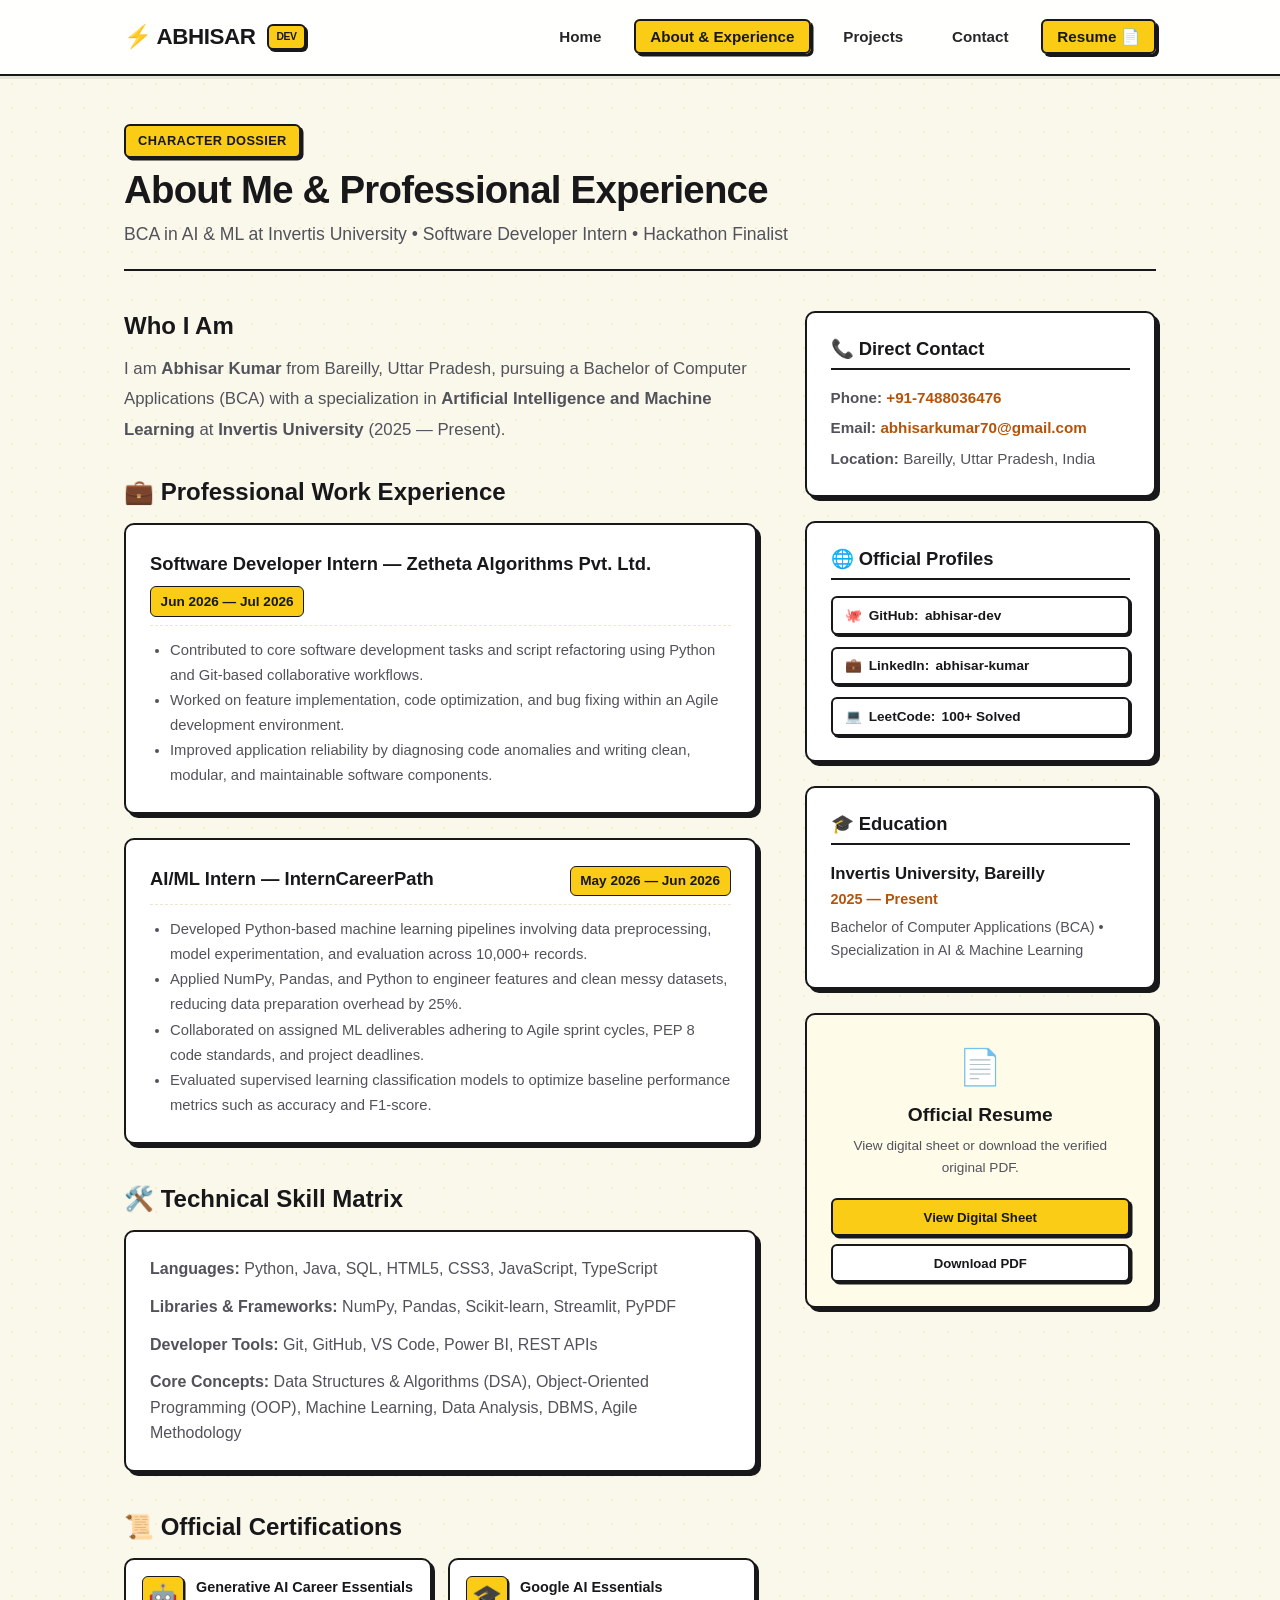
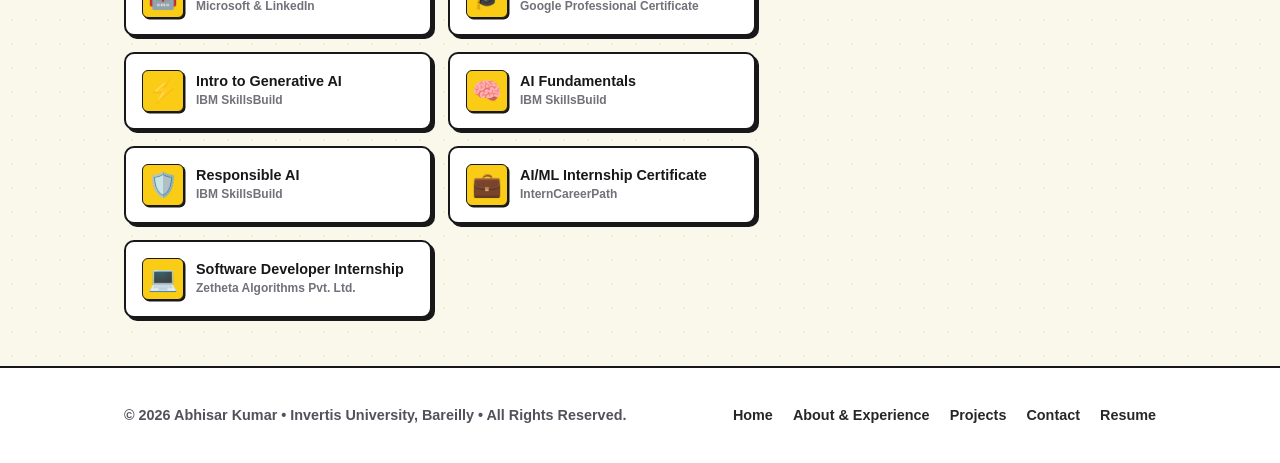
==== about.html @ a5b7eddd "feat: complete anime-yellow portfolio with custom avatar, motion, and real resume" ====
<!DOCTYPE html>
<html lang="en">
<head>
  <meta charset="UTF-8">
  <meta name="viewport" content="width=device-width, initial-scale=1.0">
  <title>About &amp; Experience | Abhisar Kumar</title>
  <link rel="stylesheet" href="style.css">
  <script src="avatar-sync.js"></script>
  <script src="motion.js"></script>
</head>
<body>

  <!-- Site Navigation -->
  <header class="site-header">
    <div class="container navbar">
      <a href="index.html" class="brand-logo">
        ⚡ ABHISAR<span class="brand-tag">DEV</span>
      </a>
      <button class="mobile-toggle" id="menuToggle" aria-label="Toggle navigation">&#9776;</button>
      <nav>
        <ul class="nav-links" id="navLinks">
          <li><a href="index.html">Home</a></li>
          <li><a href="about.html" class="active">About &amp; Experience</a></li>
          <li><a href="projects.html">Projects</a></li>
          <li><a href="contact.html">Contact</a></li>
          <li><a href="resume.html" class="nav-cta-btn">Resume 📄</a></li>
        </ul>
      </nav>
    </div>
  </header>

  <!-- Main Content -->
  <main>
    <div class="container">
      
      <header class="page-header">
        <span class="anime-tag" style="margin-bottom: 0.5rem;">CHARACTER DOSSIER</span>
        <h1 class="page-title">About Me &amp; Professional Experience</h1>
        <p class="page-subtitle">BCA in AI &amp; ML at Invertis University &bull; Software Developer Intern &bull; Hackathon Finalist</p>
      </header>

      <div class="about-layout">
        
        <!-- Left: Experience & Story -->
        <div class="about-text">
          
          <h2 style="font-size: 1.5rem; margin-bottom: 0.85rem;">Who I Am</h2>
          <p style="font-size: 1.05rem; line-height: 1.8; margin-bottom: 1.5rem;">
            I am <strong>Abhisar Kumar</strong> from Bareilly, Uttar Pradesh, pursuing a Bachelor of Computer Applications (BCA) with a specialization in <strong>Artificial Intelligence and Machine Learning</strong> at <strong>Invertis University</strong> (2025 &mdash; Present).
          </p>

          <!-- Work Experience Section -->
          <h2 style="font-size: 1.5rem; margin: 2rem 0 1rem; display: flex; align-items: center; gap: 0.5rem;">
            💼 Professional Work Experience
          </h2>
          
          <!-- Experience 1: Zetheta Algorithms -->
          <div class="exp-box reveal">
            <div class="exp-header">
              <span class="exp-title">Software Developer Intern &mdash; Zetheta Algorithms Pvt. Ltd.</span>
              <span class="exp-date">Jun 2026 &mdash; Jul 2026</span>
            </div>
            <ul class="exp-bullets">
              <li>Contributed to core software development tasks and script refactoring using Python and Git-based collaborative workflows.</li>
              <li>Worked on feature implementation, code optimization, and bug fixing within an Agile development environment.</li>
              <li>Improved application reliability by diagnosing code anomalies and writing clean, modular, and maintainable software components.</li>
            </ul>
          </div>

          <!-- Experience 2: InternCareerPath -->
          <div class="exp-box reveal">
            <div class="exp-header">
              <span class="exp-title">AI/ML Intern &mdash; InternCareerPath</span>
              <span class="exp-date">May 2026 &mdash; Jun 2026</span>
            </div>
            <ul class="exp-bullets">
              <li>Developed Python-based machine learning pipelines involving data preprocessing, model experimentation, and evaluation across 10,000+ records.</li>
              <li>Applied NumPy, Pandas, and Python to engineer features and clean messy datasets, reducing data preparation overhead by 25%.</li>
              <li>Collaborated on assigned ML deliverables adhering to Agile sprint cycles, PEP 8 code standards, and project deadlines.</li>
              <li>Evaluated supervised learning classification models to optimize baseline performance metrics such as accuracy and F1-score.</li>
            </ul>
          </div>

          <!-- Technical Skills Breakdown -->
          <h2 style="font-size: 1.5rem; margin: 2.5rem 0 1rem;">
            🛠️ Technical Skill Matrix
          </h2>
          <div style="background: #ffffff; border: 2.5px solid var(--border-ink); border-radius: var(--radius-md); padding: 1.5rem; box-shadow: var(--shadow-pop); margin-bottom: 2rem;">
            <p style="margin-bottom: 0.75rem;"><strong>Languages:</strong> Python, Java, SQL, HTML5, CSS3, JavaScript, TypeScript</p>
            <p style="margin-bottom: 0.75rem;"><strong>Libraries &amp; Frameworks:</strong> NumPy, Pandas, Scikit-learn, Streamlit, PyPDF</p>
            <p style="margin-bottom: 0.75rem;"><strong>Developer Tools:</strong> Git, GitHub, VS Code, Power BI, REST APIs</p>
            <p style="margin-bottom: 0;"><strong>Core Concepts:</strong> Data Structures &amp; Algorithms (DSA), Object-Oriented Programming (OOP), Machine Learning, Data Analysis, DBMS, Agile Methodology</p>
          </div>

          <!-- Certifications Grid -->
          <h2 style="font-size: 1.5rem; margin: 2.5rem 0 0.5rem;">
            📜 Official Certifications
          </h2>
          <div class="cert-grid">
            <div class="cert-badge-card reveal">
              <div class="cert-icon">🤖</div>
              <div>
                <div class="cert-name">Generative AI Career Essentials</div>
                <div class="cert-issuer">Microsoft &amp; LinkedIn</div>
              </div>
            </div>

            <div class="cert-badge-card reveal">
              <div class="cert-icon">🎓</div>
              <div>
                <div class="cert-name">Google AI Essentials</div>
                <div class="cert-issuer">Google Professional Certificate</div>
              </div>
            </div>

            <div class="cert-badge-card reveal">
              <div class="cert-icon">⚡</div>
              <div>
                <div class="cert-name">Intro to Generative AI</div>
                <div class="cert-issuer">IBM SkillsBuild</div>
              </div>
            </div>

            <div class="cert-badge-card reveal">
              <div class="cert-icon">🧠</div>
              <div>
                <div class="cert-name">AI Fundamentals</div>
                <div class="cert-issuer">IBM SkillsBuild</div>
              </div>
            </div>

            <div class="cert-badge-card reveal">
              <div class="cert-icon">🛡️</div>
              <div>
                <div class="cert-name">Responsible AI</div>
                <div class="cert-issuer">IBM SkillsBuild</div>
              </div>
            </div>

            <div class="cert-badge-card reveal">
              <div class="cert-icon">💼</div>
              <div>
                <div class="cert-name">AI/ML Internship Certificate</div>
                <div class="cert-issuer">InternCareerPath</div>
              </div>
            </div>

            <div class="cert-badge-card reveal">
              <div class="cert-icon">💻</div>
              <div>
                <div class="cert-name">Software Developer Internship</div>
                <div class="cert-issuer">Zetheta Algorithms Pvt. Ltd.</div>
              </div>
            </div>
          </div>

        </div>

        <!-- Right: Fast Facts & Profile Links -->
        <aside class="about-sidebar">
          
          <!-- Contact Card -->
          <div class="info-card">
            <h3 class="info-card-title">📞 Direct Contact</h3>
            <p style="font-size: 0.95rem; margin-bottom: 0.4rem;"><strong>Phone:</strong> <a href="tel:+917488036476">+91-7488036476</a></p>
            <p style="font-size: 0.95rem; margin-bottom: 0.4rem;"><strong>Email:</strong> <a href="mailto:abhisarkumar70@gmail.com">abhisarkumar70@gmail.com</a></p>
            <p style="font-size: 0.95rem; margin-bottom: 0;"><strong>Location:</strong> Bareilly, Uttar Pradesh, India</p>
          </div>

          <!-- Profiles Card -->
          <div class="info-card">
            <h3 class="info-card-title">🌐 Official Profiles</h3>
            <ul style="list-style: none; display: flex; flex-direction: column; gap: 0.75rem;">
              <li>
                <a href="https://github.com/abhisar-dev" target="_blank" rel="noopener noreferrer" class="profile-pill-link" style="width: 100%;">
                  <span>🐙</span> <strong>GitHub:</strong> abhisar-dev
                </a>
              </li>
              <li>
                <a href="https://www.linkedin.com/in/abhisar-kumar-89a2872a0" target="_blank" rel="noopener noreferrer" class="profile-pill-link" style="width: 100%;">
                  <span>💼</span> <strong>LinkedIn:</strong> abhisar-kumar
                </a>
              </li>
              <li>
                <a href="https://leetcode.com/u/abhisar-dev/" target="_blank" rel="noopener noreferrer" class="profile-pill-link" style="width: 100%;">
                  <span>💻</span> <strong>LeetCode:</strong> 100+ Solved
                </a>
              </li>
            </ul>
          </div>

          <!-- Education Card -->
          <div class="info-card">
            <h3 class="info-card-title">🎓 Education</h3>
            <div style="font-weight: 800; font-size: 1.05rem;">Invertis University, Bareilly</div>
            <div style="color: var(--primary-deep); font-weight: 700; font-size: 0.9rem; margin-bottom: 0.35rem;">2025 &mdash; Present</div>
            <p style="font-size: 0.9rem; margin-bottom: 0;">Bachelor of Computer Applications (BCA) &bull; Specialization in AI &amp; Machine Learning</p>
          </div>

          <!-- Resume Card -->
          <div class="info-card" style="text-align: center; background: var(--bg-surface-warm);">
            <div style="font-size: 2.2rem; margin-bottom: 0.5rem;">📄</div>
            <h3 style="font-size: 1.2rem; margin-bottom: 0.5rem;">Official Resume</h3>
            <p style="font-size: 0.85rem; margin-bottom: 1.25rem;">View digital sheet or download the verified original PDF.</p>
            <a href="resume.html" class="btn btn-primary btn-sm" style="width: 100%; margin-bottom: 0.5rem;">View Digital Sheet</a>
            <a href="resume.pdf" download="Abhisar_Kumar_Resume.pdf" class="btn btn-secondary btn-sm" style="width: 100%;">Download PDF</a>
          </div>

        </aside>

      </div>

    </div>
  </main>

  <!-- Site Footer -->
  <footer class="site-footer">
    <div class="container footer-content">
      <p>&copy; 2026 Abhisar Kumar &bull; Invertis University, Bareilly &bull; All Rights Reserved.</p>
      <ul class="footer-links">
        <li><a href="index.html">Home</a></li>
        <li><a href="about.html">About &amp; Experience</a></li>
        <li><a href="projects.html">Projects</a></li>
        <li><a href="contact.html">Contact</a></li>
        <li><a href="resume.html">Resume</a></li>
      </ul>
    </div>
  </footer>

  <script>
    const menuToggle = document.getElementById('menuToggle');
    const navLinks = document.getElementById('navLinks');
    if (menuToggle && navLinks) {
      menuToggle.addEventListener('click', () => {
        navLinks.classList.toggle('nav-open');
      });
    }
  </script>

</body>
</html>
---- style.css ----
﻿/* 
 * Abhisar Kumar Portfolio — Anime Yellow Aesthetics (Neo-Manga Modern Light Theme)
 * Vibrant Yellow, Manga Ink Lines, Dynamic Slanted Badges, and Golden Glow
 */

:root {
  --primary: #f59e0b;
  --primary-dark: #d97706;
  --primary-deep: #b45309;
  --primary-light: #fef08a;
  --primary-bright: #facc15;
  --primary-glow: rgba(245, 158, 11, 0.4);

  --ink-black: #18181b;
  --ink-dark: #27272a;
  --ink-muted: #52525b;
  --ink-light: #71717a;

  --bg-page: #faf7eb;
  --bg-surface: #ffffff;
  --bg-surface-warm: #fefce8;
  --bg-card: #ffffff;
  --bg-banner: #fffbeb;

  --border-ink: #18181b;
  --border-light: #fde047;
  --border-subtle: #f0e6cc;

  --shadow-pop: 4px 4px 0px var(--border-ink);
  --shadow-pop-lg: 6px 6px 0px var(--border-ink);
  --shadow-pop-hover: 7px 7px 0px var(--border-ink);
  --shadow-glow: 0 0 20px rgba(234, 179, 8, 0.35);

  --radius-sm: 6px;
  --radius-md: 10px;
  --radius-lg: 16px;
  --radius-full: 9999px;

  --font-main: "Plus Jakarta Sans", -apple-system, BlinkMacSystemFont, "Segoe UI", Roboto, "Helvetica Neue", sans-serif;
  --font-mono: "JetBrains Mono", Consolas, Monaco, monospace;
}

* {
  margin: 0;
  padding: 0;
  box-sizing: border-box;
}

html {
  scroll-behavior: smooth;
}

body {
  font-family: var(--font-main);
  background-color: var(--bg-page);
  color: var(--ink-black);
  line-height: 1.6;
  min-height: 100vh;
  display: flex;
  flex-direction: column;
  background-image: radial-gradient(rgba(234, 179, 8, 0.15) 1px, transparent 1px);
  background-size: 24px 24px;
}

h1, h2, h3, h4 {
  color: var(--ink-black);
  font-weight: 800;
  line-height: 1.25;
}

p {
  color: var(--ink-muted);
}

a {
  color: var(--primary-deep);
  text-decoration: none;
  font-weight: 600;
  transition: all 0.2s ease;
}

a:hover {
  color: var(--primary-dark);
}

.container {
  width: 100%;
  max-width: 1080px;
  margin: 0 auto;
  padding: 0 1.5rem;
}

/* Header & Nav */
.site-header {
  background-color: rgba(255, 255, 255, 0.95);
  backdrop-filter: blur(10px);
  border-bottom: 2.5px solid var(--border-ink);
  position: sticky;
  top: 0;
  z-index: 100;
  box-shadow: 0 3px 0px rgba(24, 24, 27, 0.08);
}

.navbar {
  display: flex;
  justify-content: space-between;
  align-items: center;
  height: 74px;
}

.brand-logo {
  font-size: 1.4rem;
  font-weight: 900;
  color: var(--ink-black);
  display: flex;
  align-items: center;
  gap: 0.35rem;
  letter-spacing: -0.02em;
}

.brand-tag {
  background: var(--primary-bright);
  color: var(--ink-black);
  border: 2px solid var(--border-ink);
  font-size: 0.65rem;
  font-weight: 800;
  padding: 0.15rem 0.45rem;
  border-radius: var(--radius-sm);
  margin-left: 0.4rem;
  box-shadow: 2px 2px 0px var(--border-ink);
  text-transform: uppercase;
}

.nav-links {
  display: flex;
  list-style: none;
  gap: 1rem;
  align-items: center;
}

.nav-links a {
  font-weight: 700;
  font-size: 0.95rem;
  color: var(--ink-dark);
  padding: 0.45rem 0.9rem;
  border-radius: var(--radius-sm);
  border: 2px solid transparent;
  transition: all 0.15s ease;
}

.nav-links a:hover {
  background-color: var(--primary-light);
  border-color: var(--border-ink);
  box-shadow: 2px 2px 0px var(--border-ink);
  transform: translate(-1px, -1px);
}

.nav-links a.active {
  background-color: var(--primary-bright);
  color: var(--ink-black);
  border: 2px solid var(--border-ink);
  box-shadow: 2.5px 2.5px 0px var(--border-ink);
}

.nav-cta-btn {
  background-color: var(--primary-bright) !important;
  color: var(--ink-black) !important;
  border: 2px solid var(--border-ink) !important;
  box-shadow: 3px 3px 0px var(--border-ink) !important;
}

.nav-cta-btn:hover {
  background-color: var(--primary) !important;
  box-shadow: 4px 4px 0px var(--border-ink) !important;
}

.mobile-toggle {
  display: none;
  background: var(--primary-bright);
  border: 2px solid var(--border-ink);
  box-shadow: 2px 2px 0px var(--border-ink);
  border-radius: var(--radius-sm);
  padding: 0.4rem 0.65rem;
  font-size: 1.25rem;
  cursor: pointer;
}

main {
  flex: 1;
  padding: 3rem 0;
}

/* Page Headers */
.page-header {
  margin-bottom: 2.5rem;
  border-bottom: 2.5px solid var(--border-ink);
  padding-bottom: 1.25rem;
  position: relative;
}

.page-title {
  font-size: 2.4rem;
  font-weight: 900;
  letter-spacing: -0.02em;
  margin-bottom: 0.4rem;
}

.page-subtitle {
  font-size: 1.1rem;
  color: var(--ink-muted);
  font-weight: 500;
}

/* Hero Section */
.hero {
  display: flex;
  align-items: center;
  justify-content: space-between;
  gap: 3.5rem;
  padding: 1.5rem 0 3.5rem;
}

.hero-content {
  flex: 1.2;
}

.anime-badge-row {
  display: flex;
  flex-wrap: wrap;
  gap: 0.6rem;
  margin-bottom: 1.25rem;
}

.anime-tag {
  display: inline-flex;
  align-items: center;
  gap: 0.4rem;
  background: var(--primary-bright);
  color: var(--ink-black);
  border: 2px solid var(--border-ink);
  padding: 0.3rem 0.75rem;
  border-radius: var(--radius-sm);
  font-size: 0.8rem;
  font-weight: 800;
  box-shadow: 2.5px 2.5px 0px var(--border-ink);
  text-transform: uppercase;
  letter-spacing: 0.03em;
}

.anime-tag-alt {
  background: #ffffff;
  color: var(--ink-black);
}

.hero-title {
  font-size: 3rem;
  font-weight: 900;
  margin-bottom: 1rem;
  letter-spacing: -0.03em;
  line-height: 1.15;
}

.hero-title .highlight {
  background: linear-gradient(180deg, transparent 65%, #fde047 65%);
  display: inline;
  padding: 0 0.2rem;
}

.hero-lead {
  font-size: 1.125rem;
  line-height: 1.75;
  color: var(--ink-muted);
  margin-bottom: 2rem;
  font-weight: 500;
}

.hero-cta {
  display: flex;
  gap: 1rem;
  flex-wrap: wrap;
  margin-bottom: 2rem;
}

/* Interactive Profile Avatar with Photo Edit Option */
.hero-image-wrapper {
  flex: 0.85;
  display: flex;
  flex-direction: column;
  align-items: center;
  justify-content: center;
}

.anime-avatar-frame {
  position: relative;
  width: 270px;
  height: 270px;
  border-radius: 50%;
  border: 4px solid var(--border-ink);
  box-shadow: var(--shadow-pop-lg), 0 0 25px rgba(245, 158, 11, 0.4);
  background-color: var(--primary-bright);
  overflow: visible;
  transition: all 0.3s ease;
}

.anime-avatar-frame:hover {
  transform: translate(-2px, -2px);
  box-shadow: var(--shadow-pop-hover), 0 0 35px rgba(245, 158, 11, 0.6);
}

.profile-img {
  width: 100%;
  height: 100%;
  object-fit: cover;
  border-radius: 50%;
  display: block;
}

/* Photo Edit Button Trigger */
.avatar-edit-trigger {
  position: absolute;
  bottom: 8px;
  right: 8px;
  background: var(--ink-black);
  color: #ffffff;
  border: 2px solid var(--primary-bright);
  border-radius: var(--radius-full);
  padding: 0.45rem 0.85rem;
  font-size: 0.75rem;
  font-weight: 800;
  cursor: pointer;
  display: flex;
  align-items: center;
  gap: 0.35rem;
  box-shadow: 2px 2px 0px var(--border-ink);
  transition: all 0.2s ease;
  z-index: 10;
}

.avatar-edit-trigger:hover {
  background: var(--primary-bright);
  color: var(--ink-black);
  border-color: var(--border-ink);
  transform: scale(1.05);
}

.avatar-rank-pill {
  position: absolute;
  top: 6px;
  left: 6px;
  background: var(--primary-bright);
  color: var(--ink-black);
  border: 2px solid var(--border-ink);
  border-radius: var(--radius-sm);
  padding: 0.25rem 0.6rem;
  font-size: 0.75rem;
  font-weight: 900;
  box-shadow: 2px 2px 0px var(--border-ink);
  z-index: 10;
}

.avatar-caption {
  margin-top: 1rem;
  font-size: 0.85rem;
  font-weight: 700;
  color: var(--ink-light);
  text-align: center;
}

/* Buttons */
.btn {
  display: inline-flex;
  align-items: center;
  justify-content: center;
  padding: 0.75rem 1.4rem;
  border-radius: var(--radius-sm);
  font-size: 0.95rem;
  font-weight: 800;
  cursor: pointer;
  transition: all 0.15s ease;
  border: 2.5px solid var(--border-ink);
  gap: 0.5rem;
  text-decoration: none;
  box-shadow: var(--shadow-pop);
}

.btn:hover {
  transform: translate(-2px, -2px);
  box-shadow: var(--shadow-pop-hover);
}

.btn-primary {
  background-color: var(--primary-bright);
  color: var(--ink-black);
}

.btn-primary:hover {
  background-color: var(--primary);
  color: var(--ink-black);
}

.btn-secondary {
  background-color: #ffffff;
  color: var(--ink-black);
}

.btn-secondary:hover {
  background-color: var(--primary-light);
  color: var(--ink-black);
}

.btn-sm {
  padding: 0.4rem 0.85rem;
  font-size: 0.825rem;
  box-shadow: 2.5px 2.5px 0px var(--border-ink);
}

.btn-sm:hover {
  box-shadow: 3.5px 3.5px 0px var(--border-ink);
}

/* Quick Profiles Row */
.social-pills-row {
  display: flex;
  align-items: center;
  gap: 0.6rem;
  flex-wrap: wrap;
}

.profile-pill-link {
  display: inline-flex;
  align-items: center;
  gap: 0.4rem;
  background-color: #ffffff;
  color: var(--ink-black);
  border: 2px solid var(--border-ink);
  padding: 0.4rem 0.8rem;
  border-radius: var(--radius-sm);
  font-size: 0.85rem;
  font-weight: 700;
  box-shadow: 2px 2px 0px var(--border-ink);
  transition: all 0.15s ease;
}

.profile-pill-link:hover {
  background-color: var(--primary-light);
  color: var(--ink-black);
  transform: translate(-1px, -1px);
  box-shadow: 3px 3px 0px var(--border-ink);
}

/* 🌟 DECORATED ACHIEVEMENTS & HONOURS HALL (ANIME STYLE) */
.achievements-hall {
  margin: 3.5rem 0;
}

.hall-header {
  display: flex;
  justify-content: space-between;
  align-items: flex-end;
  margin-bottom: 1.5rem;
  border-bottom: 2.5px solid var(--border-ink);
  padding-bottom: 0.75rem;
}

.hall-title {
  font-size: 1.8rem;
  font-weight: 900;
  display: flex;
  align-items: center;
  gap: 0.6rem;
}

.achievements-grid {
  display: grid;
  grid-template-columns: repeat(auto-fit, minmax(320px, 1fr));
  gap: 1.5rem;
}

.trophy-card {
  background: #ffffff;
  border: 2.5px solid var(--border-ink);
  border-radius: var(--radius-md);
  padding: 1.75rem;
  box-shadow: var(--shadow-pop);
  position: relative;
  overflow: hidden;
  transition: all 0.2s ease;
}

.trophy-card:hover {
  transform: translate(-3px, -3px);
  box-shadow: var(--shadow-pop-hover), 0 0 25px rgba(245, 158, 11, 0.3);
}

.trophy-card.rank-s {
  border-color: var(--border-ink);
  background: linear-gradient(180deg, #ffffff 0%, #fffdf0 100%);
}

.trophy-card.rank-s::before {
  content: "";
  position: absolute;
  top: 0;
  left: 0;
  right: 0;
  height: 6px;
  background: linear-gradient(90deg, #facc15, #f59e0b, #ef4444);
}

.rank-banner {
  display: inline-flex;
  align-items: center;
  gap: 0.35rem;
  background: var(--primary-bright);
  color: var(--ink-black);
  border: 1.5px solid var(--border-ink);
  font-size: 0.725rem;
  font-weight: 900;
  padding: 0.25rem 0.6rem;
  border-radius: var(--radius-sm);
  box-shadow: 2px 2px 0px var(--border-ink);
  text-transform: uppercase;
  letter-spacing: 0.04em;
  margin-bottom: 0.85rem;
}

.trophy-title {
  font-size: 1.25rem;
  font-weight: 800;
  margin-bottom: 0.4rem;
}

.trophy-meta {
  font-size: 0.9rem;
  color: var(--primary-deep);
  font-weight: 700;
  margin-bottom: 0.85rem;
  display: flex;
  align-items: center;
  gap: 0.35rem;
}

.trophy-desc {
  font-size: 0.925rem;
  color: var(--ink-muted);
  line-height: 1.65;
}

/* Stats / Power Meter Banner */
.stats-banner {
  background-color: #ffffff;
  border: 2.5px solid var(--border-ink);
  border-radius: var(--radius-md);
  padding: 1.5rem 2rem;
  display: grid;
  grid-template-columns: repeat(auto-fit, minmax(200px, 1fr));
  gap: 1.5rem;
  margin-bottom: 3.5rem;
  box-shadow: var(--shadow-pop);
}

.stat-item {
  display: flex;
  align-items: center;
  gap: 1rem;
}

.stat-icon {
  font-size: 1.6rem;
  width: 52px;
  height: 52px;
  background-color: var(--primary-bright);
  border: 2px solid var(--border-ink);
  border-radius: var(--radius-sm);
  display: flex;
  align-items: center;
  justify-content: center;
  flex-shrink: 0;
  box-shadow: 2.5px 2.5px 0px var(--border-ink);
}

.stat-number {
  font-size: 1.45rem;
  font-weight: 900;
  color: var(--ink-black);
  line-height: 1.2;
}

.stat-label {
  font-size: 0.85rem;
  color: var(--ink-muted);
  font-weight: 600;
}

/* Projects Grid */
.projects-grid {
  display: grid;
  grid-template-columns: repeat(auto-fit, minmax(310px, 1fr));
  gap: 2rem;
}

.project-card {
  background-color: #ffffff;
  border: 2.5px solid var(--border-ink);
  border-radius: var(--radius-md);
  overflow: hidden;
  box-shadow: var(--shadow-pop);
  display: flex;
  flex-direction: column;
  transition: all 0.2s ease;
}

.project-card:hover {
  transform: translate(-3px, -3px);
  box-shadow: var(--shadow-pop-hover);
}

.project-img-link {
  display: block;
  overflow: hidden;
  background-color: var(--ink-dark);
  border-bottom: 2.5px solid var(--border-ink);
}

.project-img {
  width: 100%;
  height: 200px;
  object-fit: cover;
  display: block;
  transition: transform 0.3s ease;
}

.project-card:hover .project-img {
  transform: scale(1.03);
}

.project-body {
  padding: 1.5rem;
  display: flex;
  flex-direction: column;
  flex: 1;
}

.project-title {
  font-size: 1.3rem;
  font-weight: 800;
  margin-bottom: 0.5rem;
}

.project-desc {
  font-size: 0.925rem;
  color: var(--ink-muted);
  margin-bottom: 1.25rem;
  flex: 1;
  line-height: 1.65;
}

.project-tech {
  display: flex;
  flex-wrap: wrap;
  gap: 0.4rem;
  margin-bottom: 1.25rem;
  list-style: none;
}

.project-tech li {
  font-size: 0.75rem;
  background-color: var(--primary-light);
  color: var(--ink-black);
  font-weight: 800;
  padding: 0.25rem 0.6rem;
  border-radius: var(--radius-sm);
  border: 1.5px solid var(--border-ink);
  box-shadow: 1.5px 1.5px 0px var(--border-ink);
}

.project-actions {
  display: flex;
  gap: 0.75rem;
  align-items: center;
}

/* Experience Cards in About */
.about-layout {
  display: grid;
  grid-template-columns: 1.8fr 1fr;
  gap: 3rem;
  align-items: start;
}

.exp-box {
  background: #ffffff;
  border: 2.5px solid var(--border-ink);
  border-radius: var(--radius-md);
  padding: 1.5rem;
  margin-bottom: 1.5rem;
  box-shadow: var(--shadow-pop);
}

.exp-header {
  display: flex;
  justify-content: space-between;
  align-items: baseline;
  flex-wrap: wrap;
  gap: 0.5rem;
  border-bottom: 1.5px dashed var(--border-subtle);
  padding-bottom: 0.5rem;
  margin-bottom: 0.75rem;
}

.exp-title {
  font-size: 1.15rem;
  font-weight: 800;
  color: var(--ink-black);
}

.exp-date {
  font-size: 0.85rem;
  font-weight: 800;
  background: var(--primary-bright);
  padding: 0.2rem 0.6rem;
  border-radius: var(--radius-sm);
  border: 1.5px solid var(--border-ink);
}

.exp-bullets {
  margin-left: 1.25rem;
  font-size: 0.925rem;
  color: var(--ink-muted);
  line-height: 1.7;
}

/* Certifications Anime Grid */
.cert-grid {
  display: grid;
  grid-template-columns: repeat(auto-fit, minmax(260px, 1fr));
  gap: 1rem;
  list-style: none;
  margin-top: 1rem;
}

.cert-badge-card {
  background: #ffffff;
  border: 2px solid var(--border-ink);
  border-radius: var(--radius-md);
  padding: 1rem;
  box-shadow: 3px 3px 0px var(--border-ink);
  display: flex;
  gap: 0.75rem;
  align-items: center;
  transition: all 0.15s ease;
}

.cert-badge-card:hover {
  transform: translate(-2px, -2px);
  box-shadow: 4px 4px 0px var(--border-ink);
  background-color: var(--bg-surface-warm);
}

.cert-icon {
  font-size: 1.5rem;
  background: var(--primary-bright);
  border: 1.5px solid var(--border-ink);
  border-radius: var(--radius-sm);
  width: 42px;
  height: 42px;
  display: flex;
  align-items: center;
  justify-content: center;
  flex-shrink: 0;
  box-shadow: 1.5px 1.5px 0px var(--border-ink);
}

.cert-name {
  font-size: 0.9rem;
  font-weight: 800;
  color: var(--ink-black);
  line-height: 1.3;
}

.cert-issuer {
  font-size: 0.75rem;
  color: var(--ink-light);
  font-weight: 600;
}

/* Sidebar Info Card */
.info-card {
  background-color: #ffffff;
  border: 2.5px solid var(--border-ink);
  border-radius: var(--radius-md);
  padding: 1.5rem;
  box-shadow: var(--shadow-pop);
  margin-bottom: 1.5rem;
}

.info-card-title {
  font-size: 1.15rem;
  font-weight: 800;
  margin-bottom: 1rem;
  padding-bottom: 0.5rem;
  border-bottom: 2px solid var(--border-ink);
}

/* Callout Note Box */
.note-box {
  background-color: var(--primary-light);
  border: 2.5px solid var(--border-ink);
  padding: 1.25rem;
  border-radius: var(--radius-md);
  box-shadow: var(--shadow-pop);
  margin: 1.75rem 0;
}

.note-box p {
  color: var(--ink-black);
  font-weight: 600;
  font-size: 0.95rem;
  margin-bottom: 0;
}

/* Contact Layout */
.contact-layout {
  display: grid;
  grid-template-columns: 1.4fr 1fr;
  gap: 3rem;
}

.contact-form-card {
  background-color: #ffffff;
  border: 2.5px solid var(--border-ink);
  border-radius: var(--radius-md);
  padding: 2.25rem;
  box-shadow: var(--shadow-pop);
}

.form-group {
  margin-bottom: 1.25rem;
}

.form-label {
  display: block;
  font-size: 0.9rem;
  font-weight: 800;
  margin-bottom: 0.4rem;
  color: var(--ink-black);
}

.form-control {
  width: 100%;
  padding: 0.8rem 1rem;
  border: 2px solid var(--border-ink);
  border-radius: var(--radius-sm);
  font-family: inherit;
  font-size: 0.95rem;
  font-weight: 500;
  background-color: #ffffff;
  color: var(--ink-black);
  transition: all 0.2s ease;
}

.form-control:focus {
  outline: none;
  background-color: var(--bg-surface-warm);
  box-shadow: 3px 3px 0px var(--border-ink);
}

textarea.form-control {
  resize: vertical;
  min-height: 130px;
}

.form-feedback {
  display: none;
  margin-top: 1rem;
  padding: 0.75rem;
  border-radius: var(--radius-sm);
  font-size: 0.9rem;
  font-weight: 700;
  background-color: #ecfdf5;
  color: #065f46;
  border: 2px solid var(--border-ink);
  box-shadow: 2px 2px 0px var(--border-ink);
}

.contact-info-list {
  list-style: none;
  display: flex;
  flex-direction: column;
  gap: 1.25rem;
}

.contact-info-item {
  display: flex;
  gap: 1rem;
  align-items: flex-start;
}

.contact-icon {
  font-size: 1.25rem;
  width: 44px;
  height: 44px;
  background-color: var(--primary-bright);
  color: var(--ink-black);
  border: 2px solid var(--border-ink);
  border-radius: var(--radius-sm);
  display: flex;
  align-items: center;
  justify-content: center;
  flex-shrink: 0;
  box-shadow: 2px 2px 0px var(--border-ink);
}

.contact-info-label {
  font-size: 0.8rem;
  text-transform: uppercase;
  color: var(--ink-light);
  font-weight: 800;
  letter-spacing: 0.05em;
}

.contact-info-val {
  font-size: 1rem;
  color: var(--ink-black);
  font-weight: 700;
}

/* Footer */
.site-footer {
  background-color: #ffffff;
  border-top: 2.5px solid var(--border-ink);
  padding: 2.25rem 0;
  margin-top: auto;
}

.footer-content {
  display: flex;
  justify-content: space-between;
  align-items: center;
  font-size: 0.9rem;
  font-weight: 700;
  color: var(--ink-muted);
}

.footer-links {
  display: flex;
  gap: 1.25rem;
  list-style: none;
}

.footer-links a {
  color: var(--ink-dark);
}

.footer-links a:hover {
  color: var(--primary-deep);
}

/* Modal for Photo Upload */
.avatar-modal-overlay {
  display: none;
  position: fixed;
  inset: 0;
  background: rgba(0, 0, 0, 0.6);
  backdrop-filter: blur(4px);
  z-index: 999;
  align-items: center;
  justify-content: center;
}

.avatar-modal {
  background: #ffffff;
  border: 3px solid var(--border-ink);
  border-radius: var(--radius-md);
  padding: 2rem;
  width: 90%;
  max-width: 450px;
  box-shadow: 8px 8px 0px var(--border-ink);
  text-align: center;
}

.avatar-modal h3 {
  font-size: 1.35rem;
  margin-bottom: 0.5rem;
}

.avatar-modal p {
  font-size: 0.9rem;
  margin-bottom: 1.5rem;
}

/* Responsive */
@media (max-width: 860px) {
  .hero {
    flex-direction: column-reverse;
    text-align: center;
    gap: 2.5rem;
  }

  .hero-cta,
  .social-pills-row,
  .anime-badge-row {
    justify-content: center;
  }

  .anime-avatar-frame {
    width: 220px;
    height: 220px;
  }

  .hero-title {
    font-size: 2.4rem;
  }

  .about-layout,
  .contact-layout {
    grid-template-columns: 1fr;
    gap: 2.5rem;
  }
}

@media (max-width: 640px) {
  .mobile-toggle {
    display: block;
  }

  .nav-links {
    display: none;
    position: absolute;
    top: 74px;
    left: 0;
    width: 100%;
    background-color: #ffffff;
    flex-direction: column;
    padding: 1.25rem 1.5rem;
    border-bottom: 2.5px solid var(--border-ink);
    box-shadow: var(--shadow-pop);
    gap: 0.75rem;
  }

  .nav-links.nav-open {
    display: flex;
  }

  .nav-links a {
    width: 100%;
    text-align: center;
  }

  .footer-content {
    flex-direction: column;
    gap: 1rem;
    text-align: center;
  }
}

/* ============================================================
 * ANIME MOTION & INTERACTIVE ANIMATIONS
 * ============================================================ */

/* Typewriter Dynamic Heading */
.typewriter-wrapper {
  color: var(--primary-deep);
  display: inline-block;
  min-height: 1.25em;
  font-family: var(--font-mono);
  font-weight: 800;
  border-bottom: 2.5px solid var(--primary-bright);
}

.typewriter-cursor {
  display: inline-block;
  background-color: var(--border-ink);
  width: 3px;
  height: 1.1em;
  vertical-align: middle;
  margin-left: 2px;
  animation: cursorBlink 0.8s infinite;
}

@keyframes cursorBlink {
  0%, 100% { opacity: 1; }
  50% { opacity: 0; }
}

/* Floating Animation */
@keyframes floatAnim {
  0%, 100% { transform: translateY(0px) rotate(0deg); }
  50% { transform: translateY(-7px) rotate(1deg); }
}

.floating-elem {
  animation: floatAnim 4s ease-in-out infinite;
}

/* Scroll Reveal Animations (Spring / Pop-up) */
.reveal {
  opacity: 0;
  transform: translateY(40px) scale(0.96);
  transition: opacity 0.65s cubic-bezier(0.34, 1.56, 0.64, 1), transform 0.65s cubic-bezier(0.34, 1.56, 0.64, 1);
  will-change: opacity, transform;
}

.reveal-left {
  opacity: 0;
  transform: translateX(-40px) scale(0.96);
  transition: opacity 0.65s cubic-bezier(0.34, 1.56, 0.64, 1), transform 0.65s cubic-bezier(0.34, 1.56, 0.64, 1);
}

.reveal-right {
  opacity: 0;
  transform: translateX(40px) scale(0.96);
  transition: opacity 0.65s cubic-bezier(0.34, 1.56, 0.64, 1), transform 0.65s cubic-bezier(0.34, 1.56, 0.64, 1);
}

.reveal.revealed,
.reveal-left.revealed,
.reveal-right.revealed {
  opacity: 1;
  transform: translate(0, 0) scale(1);
}

/* Delay helpers for staggered card animations */
.delay-1 { transition-delay: 0.1s; }
.delay-2 { transition-delay: 0.2s; }
.delay-3 { transition-delay: 0.3s; }
.delay-4 { transition-delay: 0.4s; }

/* Anime Character HUD Bar */
.character-hud {
  background: #ffffff;
  border: 2px solid var(--border-ink);
  border-radius: var(--radius-sm);
  padding: 0.65rem 1rem;
  box-shadow: 3px 3px 0px var(--border-ink);
  margin-bottom: 1.5rem;
  display: flex;
  align-items: center;
  justify-content: space-between;
  flex-wrap: wrap;
  gap: 0.75rem;
}

.hud-info {
  display: flex;
  align-items: center;
  gap: 0.75rem;
  font-size: 0.85rem;
  font-weight: 800;
}

.hud-progress-container {
  flex: 1;
  min-width: 140px;
  max-width: 260px;
  height: 12px;
  background: var(--bg-page);
  border: 1.5px solid var(--border-ink);
  border-radius: var(--radius-full);
  overflow: hidden;
  position: relative;
}

.hud-progress-fill {
  height: 100%;
  width: 0%;
  background: linear-gradient(90deg, #facc15, #f59e0b);
  border-radius: var(--radius-full);
  transition: width 1.4s cubic-bezier(0.34, 1.56, 0.64, 1);
}

/* Pulsing Badge Glow */
@keyframes pulseBadge {
  0%, 100% { box-shadow: 2px 2px 0px var(--border-ink), 0 0 0px rgba(250, 204, 21, 0); }
  50% { box-shadow: 2px 2px 0px var(--border-ink), 0 0 14px rgba(250, 204, 21, 0.8); }
}

.pulse-badge {
  animation: pulseBadge 2.5s infinite ease-in-out;
}
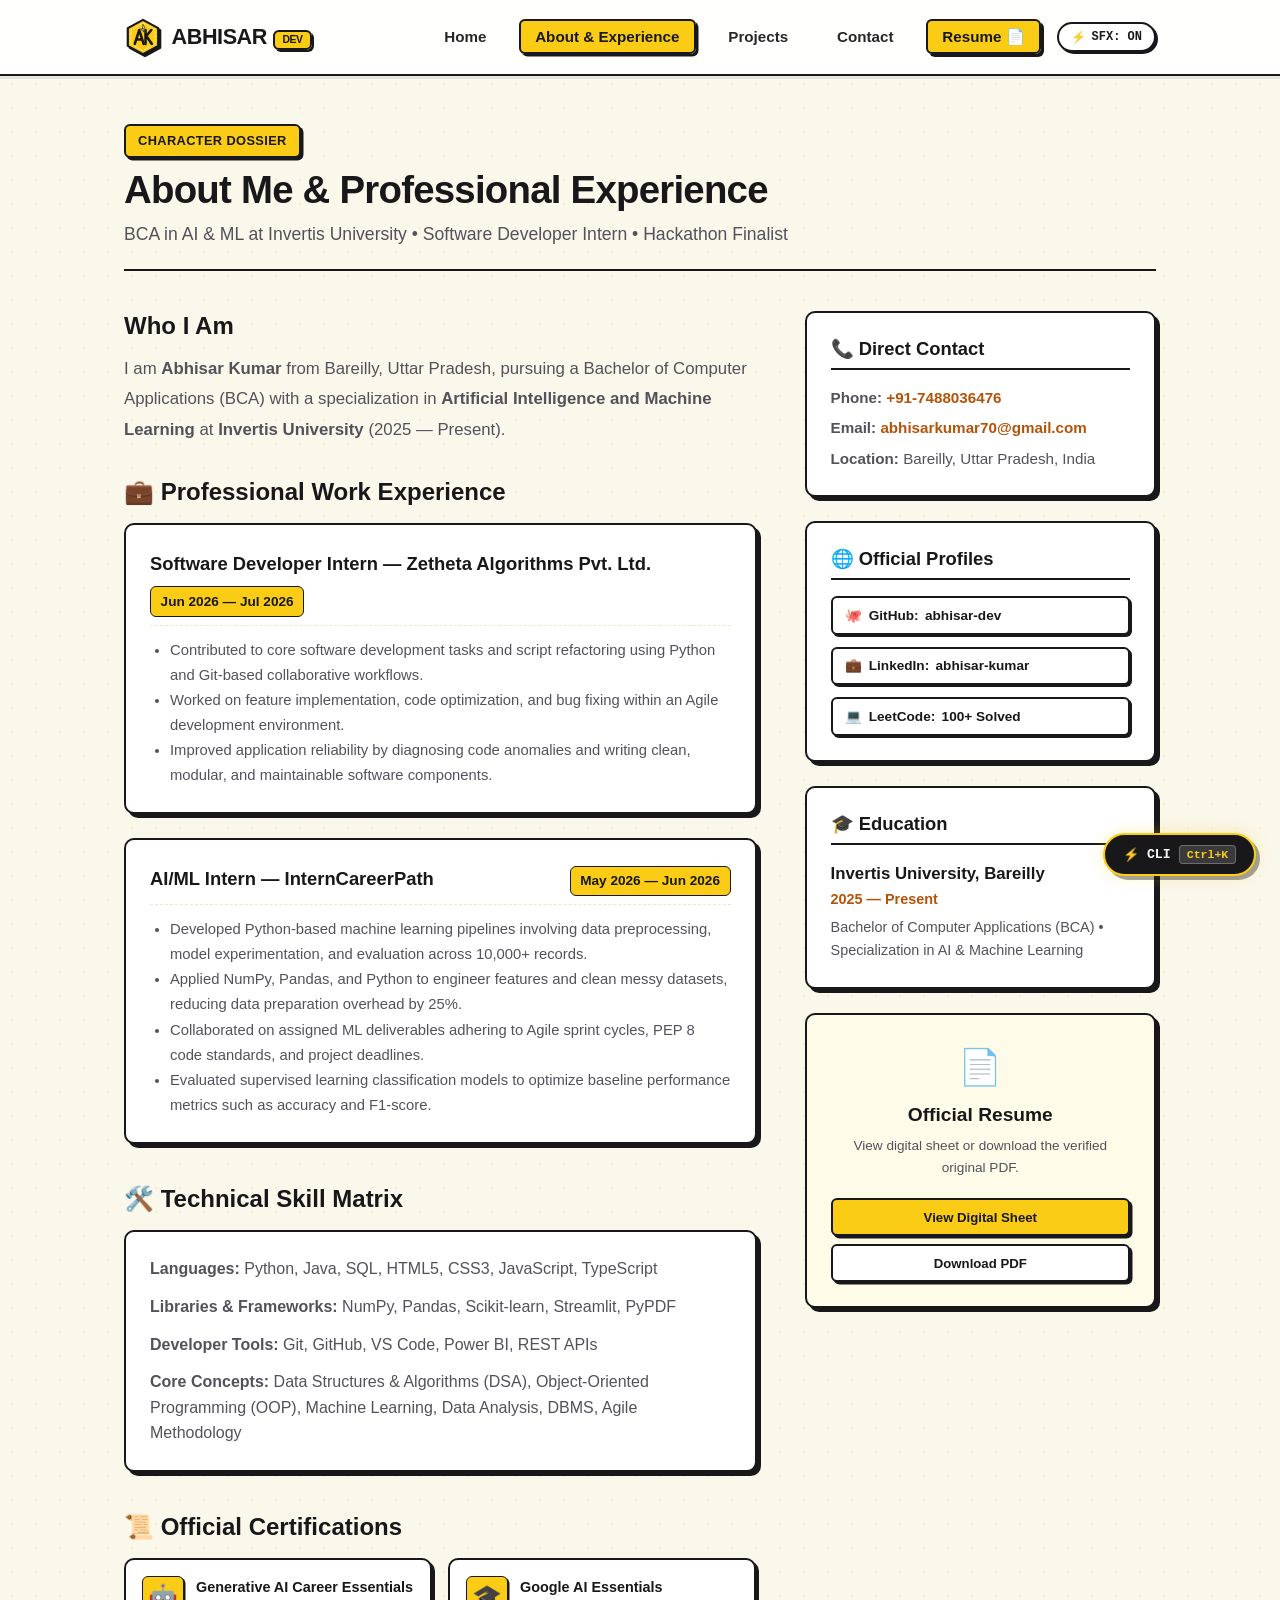
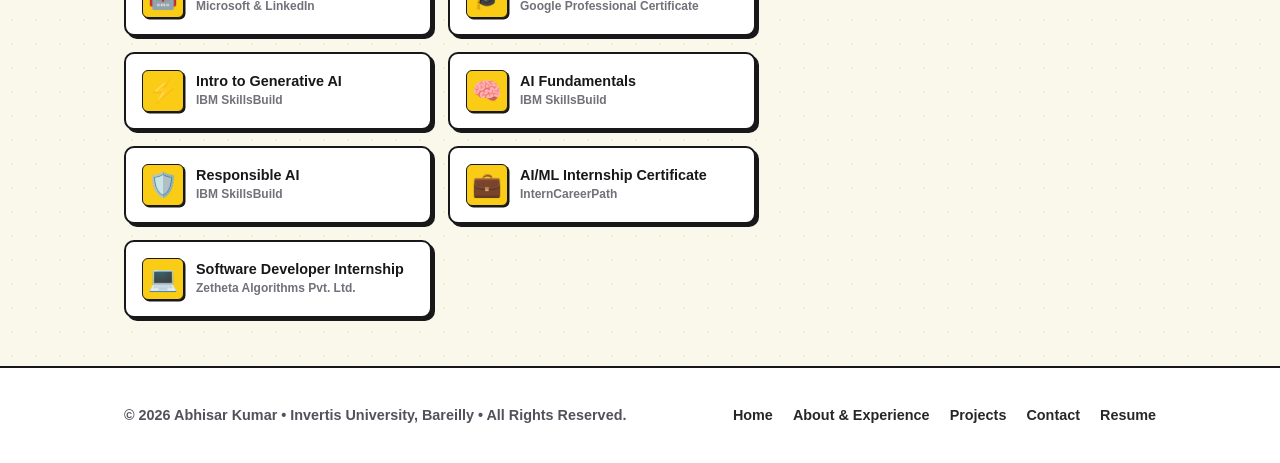
==== commit ad3b3ab7: "feat: add official anime AK logo & favicon, lock official avatar, add cyber terminal, Web Audio SFX," ====
--- a/about.html
+++ b/about.html
@@ -5,7 +5,13 @@
   <meta name="viewport" content="width=device-width, initial-scale=1.0">
   <title>About &amp; Experience | Abhisar Kumar</title>
   <link rel="stylesheet" href="style.css">
+    <link rel="icon" type="image/svg+xml" href="images/favicon.svg">
+  <link rel="alternate icon" href="favicon.ico">
+  <link rel="apple-touch-icon" href="images/favicon.png">
   <script src="avatar-sync.js"></script>
+  <script src="sfx.js"></script>
+  <script src="tilt.js"></script>
+  <script src="terminal.js"></script>
   <script src="motion.js"></script>
 </head>
 <body>
@@ -13,8 +19,17 @@
   <!-- Site Navigation -->
   <header class="site-header">
     <div class="container navbar">
-      <a href="index.html" class="brand-logo">
-        ⚡ ABHISAR<span class="brand-tag">DEV</span>
+      <a href="index.html" class="brand-logo" title="Abhisar Kumar Portfolio">
+        <span class="brand-icon-wrapper">
+          <svg class="brand-icon-svg" viewBox="0 0 120 120" fill="none" xmlns="http://www.w3.org/2000/svg">
+            <polygon points="60,6 108,32 108,88 60,114 12,88 12,32" fill="#facc15" stroke="#18181b" stroke-width="7" stroke-linejoin="round"/>
+            <polygon points="60,16 98,38 98,82 60,104 22,82 22,38" fill="none" stroke="#ffffff" stroke-width="2.5" stroke-dasharray="8 4" opacity="0.8"/>
+            <path d="M34 82 L48 38 L62 82 M38 68 L58 68" stroke="#18181b" stroke-width="8" stroke-linecap="round" stroke-linejoin="round"/>
+            <path d="M68 38 L68 82 M68 60 L86 38 M70 56 L88 82" stroke="#18181b" stroke-width="8" stroke-linecap="round" stroke-linejoin="round"/>
+            <polygon points="60,20 66,32 58,32 63,44 52,35 58,35" fill="#ffffff" stroke="#18181b" stroke-width="2" stroke-linejoin="round"/>
+          </svg>
+        </span>
+        <span class="brand-text">ABHISAR<span class="brand-tag">DEV</span></span>
       </a>
       <button class="mobile-toggle" id="menuToggle" aria-label="Toggle navigation">&#9776;</button>
       <nav>
@@ -24,6 +39,7 @@
           <li><a href="projects.html">Projects</a></li>
           <li><a href="contact.html">Contact</a></li>
           <li><a href="resume.html" class="nav-cta-btn">Resume 📄</a></li>
+          <li><button id="sfxToggleBtn" class="sfx-toggle-btn" title="Toggle Anime Sound FX">⚡ <span>SFX: ON</span></button></li>
         </ul>
       </nav>
     </div>
--- a/style.css
+++ b/style.css
@@ -315,32 +315,57 @@
   display: block;
 }
 
-/* Photo Edit Button Trigger */
-.avatar-edit-trigger {
+/* Official Verified Avatar Badges (Permanent Official Identity) */
+.avatar-badge-verified {
   position: absolute;
-  bottom: 8px;
-  right: 8px;
-  background: var(--ink-black);
+  bottom: -12px;
+  background: #ffffff;
+  color: var(--ink-black);
+  border: 2.5px solid var(--border-ink);
+  border-radius: var(--radius-full);
+  padding: 0.35rem 0.9rem;
+  font-size: 0.75rem;
+  font-weight: 800;
+  display: flex;
+  align-items: center;
+  gap: 0.4rem;
+  box-shadow: 3px 3px 0px var(--border-ink);
+  letter-spacing: 0.04em;
+  text-transform: uppercase;
+  z-index: 10;
+  white-space: nowrap;
+}
+
+.avatar-status-pill {
+  position: absolute;
+  top: 10px;
+  right: -8px;
+  background: #22c55e;
   color: #ffffff;
-  border: 2px solid var(--primary-bright);
+  border: 2px solid var(--border-ink);
   border-radius: var(--radius-full);
-  padding: 0.45rem 0.85rem;
-  font-size: 0.75rem;
-  font-weight: 800;
-  cursor: pointer;
+  padding: 0.2rem 0.6rem;
+  font-size: 0.68rem;
+  font-weight: 900;
+  box-shadow: 2px 2px 0px var(--border-ink);
   display: flex;
   align-items: center;
   gap: 0.35rem;
-  box-shadow: 2px 2px 0px var(--border-ink);
-  transition: all 0.2s ease;
+  letter-spacing: 0.03em;
   z-index: 10;
 }
 
-.avatar-edit-trigger:hover {
-  background: var(--primary-bright);
-  color: var(--ink-black);
-  border-color: var(--border-ink);
-  transform: scale(1.05);
+.status-dot {
+  width: 7px;
+  height: 7px;
+  background-color: #ffffff;
+  border-radius: 50%;
+  animation: pulseDot 1.4s infinite ease-in-out;
+}
+
+@keyframes pulseDot {
+  0%, 100% { opacity: 1; transform: scale(1); }
+  50% { opacity: 0.4; transform: scale(1.3); }
 }
 
 .avatar-rank-pill {
@@ -1178,3 +1203,453 @@
 .pulse-badge {
   animation: pulseBadge 2.5s infinite ease-in-out;
 }
+
+
+/* ==========================================================================
+   ★ HARD-MODE CYBER & ANIME UPGRADES (Logo, Audio SFX, Terminal, Canvas Aura)
+   ========================================================================== */
+
+/* Brand Logo with SVG Shield Emblem */
+.brand-logo {
+  display: flex;
+  align-items: center;
+  gap: 0.6rem;
+  text-decoration: none;
+}
+
+.brand-icon-wrapper {
+  width: 38px;
+  height: 38px;
+  display: flex;
+  align-items: center;
+  justify-content: center;
+  transition: transform 0.25s cubic-bezier(0.34, 1.56, 0.64, 1);
+  filter: drop-shadow(2px 2px 0px var(--border-ink));
+}
+
+.brand-logo:hover .brand-icon-wrapper {
+  transform: rotate(-8deg) scale(1.1);
+}
+
+.brand-icon-svg {
+  width: 100%;
+  height: 100%;
+  display: block;
+}
+
+.brand-text {
+  font-size: 1.35rem;
+  font-weight: 900;
+  letter-spacing: -0.02em;
+  color: var(--ink-black);
+}
+
+/* SFX Toggle Button in Navigation */
+.sfx-toggle-btn {
+  background: var(--bg-surface);
+  border: 2px solid var(--border-ink);
+  color: var(--ink-black);
+  padding: 0.35rem 0.75rem;
+  border-radius: var(--radius-full);
+  font-family: var(--font-mono);
+  font-size: 0.75rem;
+  font-weight: 800;
+  cursor: pointer;
+  box-shadow: 2px 2px 0px var(--border-ink);
+  display: inline-flex;
+  align-items: center;
+  gap: 0.35rem;
+  transition: all 0.2s ease;
+  user-select: none;
+}
+
+.sfx-toggle-btn:hover {
+  background: var(--primary-bright);
+  transform: translate(-1px, -1px);
+  box-shadow: 3px 3px 0px var(--border-ink);
+}
+
+.sfx-toggle-btn.sfx-muted {
+  opacity: 0.65;
+  background: #f4f4f5;
+  color: var(--ink-muted);
+}
+
+/* Hero Canvas Golden Sparkle Embers */
+.hero {
+  position: relative;
+}
+
+.hero-particles-canvas {
+  position: absolute;
+  top: 0;
+  left: 0;
+  width: 100%;
+  height: 100%;
+  pointer-events: none;
+  z-index: 1;
+}
+
+.hero-content, .hero-image-wrapper {
+  position: relative;
+  z-index: 2;
+}
+
+/* HUD Surge Animation on Click */
+.hud-surge {
+  animation: hudSurgeAnim 0.5s cubic-bezier(0.34, 1.56, 0.64, 1);
+}
+
+@keyframes hudSurgeAnim {
+  0% { transform: scale(1); }
+  50% { transform: scale(1.03); box-shadow: 0 0 25px rgba(250, 204, 21, 0.8), 4px 4px 0 var(--border-ink); }
+  100% { transform: scale(1); }
+}
+
+/* Combat & Dev Attributes Section (Hard Mode) */
+.combat-panel {
+  background: #ffffff;
+  border: 3px solid var(--border-ink);
+  border-radius: var(--radius-md);
+  padding: 1.5rem;
+  box-shadow: var(--shadow-pop);
+  margin: 2rem 0;
+  position: relative;
+  overflow: hidden;
+}
+
+.combat-panel::before {
+  content: "ATTRIBUTES // S-RANK ARCHITECT";
+  position: absolute;
+  top: 0;
+  right: 0;
+  background: var(--border-ink);
+  color: #facc15;
+  font-family: var(--font-mono);
+  font-size: 0.65rem;
+  font-weight: 800;
+  padding: 0.2rem 0.8rem;
+  border-bottom-left-radius: var(--radius-sm);
+  letter-spacing: 0.05em;
+}
+
+.combat-grid {
+  display: grid;
+  grid-template-columns: repeat(auto-fit, minmax(280px, 1fr));
+  gap: 1.25rem;
+  margin-top: 1rem;
+}
+
+.combat-item {
+  display: flex;
+  flex-direction: column;
+  gap: 0.4rem;
+}
+
+.combat-header {
+  display: flex;
+  justify-content: space-between;
+  align-items: center;
+  font-size: 0.85rem;
+  font-weight: 800;
+}
+
+.combat-score {
+  font-family: var(--font-mono);
+  color: var(--primary-deep);
+  background: var(--primary-light);
+  padding: 0.1rem 0.45rem;
+  border-radius: var(--radius-sm);
+  border: 1px solid var(--border-ink);
+}
+
+.combat-track {
+  width: 100%;
+  height: 12px;
+  background: #f4f4f5;
+  border: 1.5px solid var(--border-ink);
+  border-radius: var(--radius-full);
+  overflow: hidden;
+  position: relative;
+}
+
+.combat-bar {
+  height: 100%;
+  background: linear-gradient(90deg, #facc15, #f59e0b);
+  border-radius: var(--radius-full);
+  transition: width 1.2s cubic-bezier(0.34, 1.56, 0.64, 1);
+  box-shadow: 0 0 10px rgba(250, 204, 21, 0.5);
+}
+
+/* Floating Terminal Launcher */
+.floating-terminal-trigger {
+  position: fixed;
+  bottom: 24px;
+  right: 24px;
+  background: var(--ink-black);
+  color: #ffffff;
+  border: 2.5px solid var(--primary-bright);
+  border-radius: var(--radius-full);
+  padding: 0.6rem 1.1rem;
+  font-family: var(--font-mono);
+  font-size: 0.82rem;
+  font-weight: 800;
+  box-shadow: 4px 4px 0px rgba(0, 0, 0, 0.35), 0 0 15px rgba(250, 204, 21, 0.3);
+  cursor: pointer;
+  z-index: 99;
+  display: flex;
+  align-items: center;
+  gap: 0.5rem;
+  transition: all 0.25s ease;
+}
+
+.floating-terminal-trigger:hover {
+  background: #27272a;
+  transform: translateY(-3px) scale(1.04);
+  box-shadow: 5px 5px 0px rgba(0, 0, 0, 0.45), 0 0 25px rgba(250, 204, 21, 0.6);
+}
+
+.floating-terminal-trigger kbd {
+  background: rgba(255, 255, 255, 0.15);
+  padding: 0.15rem 0.45rem;
+  border-radius: 4px;
+  font-size: 0.72rem;
+  border: 1px solid rgba(255, 255, 255, 0.25);
+  color: #facc15;
+}
+
+/* Terminal Modal Window */
+.ak-terminal-modal {
+  position: fixed;
+  top: 0;
+  left: 0;
+  width: 100vw;
+  height: 100vh;
+  z-index: 1000;
+  display: flex;
+  align-items: center;
+  justify-content: center;
+  padding: 1.5rem;
+  opacity: 0;
+  pointer-events: none;
+  transition: opacity 0.25s ease;
+}
+
+.ak-terminal-modal.term-active {
+  opacity: 1;
+  pointer-events: auto;
+}
+
+.ak-terminal-backdrop {
+  position: absolute;
+  top: 0;
+  left: 0;
+  width: 100%;
+  height: 100%;
+  background: rgba(24, 24, 27, 0.65);
+  backdrop-filter: blur(6px);
+}
+
+.ak-terminal-box {
+  position: relative;
+  width: 100%;
+  max-width: 680px;
+  max-height: 80vh;
+  background: #09090b;
+  border: 3px solid #facc15;
+  border-radius: var(--radius-md);
+  box-shadow: 8px 8px 0px #000000, 0 0 35px rgba(250, 204, 21, 0.25);
+  display: flex;
+  flex-direction: column;
+  overflow: hidden;
+  transform: translateY(20px) scale(0.96);
+  transition: transform 0.25s cubic-bezier(0.34, 1.56, 0.64, 1);
+}
+
+.ak-terminal-modal.term-active .ak-terminal-box {
+  transform: translateY(0) scale(1);
+}
+
+.ak-terminal-titlebar {
+  background: #18181b;
+  border-bottom: 2px solid #27272a;
+  padding: 0.65rem 1rem;
+  display: flex;
+  justify-content: space-between;
+  align-items: center;
+}
+
+.titlebar-left {
+  display: flex;
+  align-items: center;
+  gap: 0.5rem;
+}
+
+.term-dot {
+  width: 11px;
+  height: 11px;
+  border-radius: 50%;
+  display: inline-block;
+  cursor: pointer;
+}
+
+.dot-red { background: #ef4444; }
+.dot-yellow { background: #eab308; }
+.dot-green { background: #22c55e; }
+
+.term-title {
+  color: #facc15;
+  font-family: var(--font-mono);
+  font-size: 0.78rem;
+  font-weight: 800;
+  letter-spacing: 0.04em;
+  margin-left: 0.5rem;
+}
+
+.term-badge {
+  color: #71717a;
+  font-family: var(--font-mono);
+  font-size: 0.68rem;
+}
+
+.ak-terminal-quick-chips {
+  background: #121214;
+  padding: 0.5rem 1rem;
+  display: flex;
+  gap: 0.4rem;
+  flex-wrap: wrap;
+  border-bottom: 1px solid #27272a;
+}
+
+.term-chip {
+  background: #18181b;
+  color: #facc15;
+  border: 1px solid #3f3f46;
+  border-radius: 4px;
+  padding: 0.2rem 0.5rem;
+  font-family: var(--font-mono);
+  font-size: 0.72rem;
+  font-weight: 700;
+  cursor: pointer;
+  transition: all 0.15s ease;
+}
+
+.term-chip:hover {
+  background: #facc15;
+  color: #18181b;
+  border-color: #facc15;
+}
+
+.ak-terminal-output {
+  padding: 1.25rem 1rem;
+  background: #09090b;
+  color: #e4e4e7;
+  font-family: var(--font-mono);
+  font-size: 0.82rem;
+  line-height: 1.6;
+  min-height: 240px;
+  max-height: 380px;
+  overflow-y: auto;
+  white-space: pre-wrap;
+  word-break: break-word;
+}
+
+.term-line {
+  margin-bottom: 0.75rem;
+}
+
+.term-hl {
+  color: #facc15;
+  font-weight: 700;
+}
+
+.term-prompt {
+  color: #38bdf8;
+  font-weight: 700;
+  margin-right: 0.4rem;
+}
+
+.ak-terminal-form {
+  display: flex;
+  align-items: center;
+  background: #18181b;
+  padding: 0.5rem 0.85rem;
+  border-top: 1px solid #27272a;
+}
+
+.term-input {
+  flex: 1;
+  background: transparent;
+  border: none;
+  outline: none;
+  color: #ffffff;
+  font-family: var(--font-mono);
+  font-size: 0.85rem;
+  padding: 0.35rem 0;
+}
+
+.term-send-btn {
+  background: transparent;
+  border: none;
+  color: #facc15;
+  font-size: 1.1rem;
+  cursor: pointer;
+  padding: 0 0.5rem;
+}
+
+/* Manga Comic Toast Notification */
+.ak-manga-toast {
+  position: fixed;
+  bottom: 24px;
+  left: 24px;
+  background: var(--primary-bright);
+  color: var(--ink-black);
+  border: 3px solid var(--border-ink);
+  border-radius: var(--radius-sm);
+  padding: 0.65rem 1.1rem;
+  font-weight: 800;
+  font-size: 0.85rem;
+  box-shadow: 4px 4px 0px var(--border-ink);
+  z-index: 2000;
+  display: flex;
+  align-items: center;
+  gap: 0.5rem;
+  transform: translateY(120%);
+  opacity: 0;
+  transition: all 0.3s cubic-bezier(0.34, 1.56, 0.64, 1);
+  pointer-events: none;
+}
+
+.ak-manga-toast.toast-show {
+  transform: translateY(0);
+  opacity: 1;
+}
+
+/* Anime Confetti Sparks */
+.anime-confetti-spark {
+  position: fixed;
+  width: 12px;
+  height: 12px;
+  background: #facc15;
+  border: 1.5px solid #18181b;
+  transform: rotate(45deg);
+  pointer-events: none;
+  z-index: 3000;
+  animation: confettiFall 1.2s ease-out forwards;
+}
+
+@keyframes confettiFall {
+  0% { transform: translateY(0) rotate(0deg) scale(1); opacity: 1; }
+  100% { transform: translateY(160px) rotate(360deg) scale(0); opacity: 0; }
+}
+
+@media (max-width: 768px) {
+  .floating-terminal-trigger {
+    bottom: 16px;
+    right: 16px;
+    padding: 0.5rem 0.85rem;
+  }
+  .ak-terminal-box {
+    max-height: 85vh;
+  }
+}
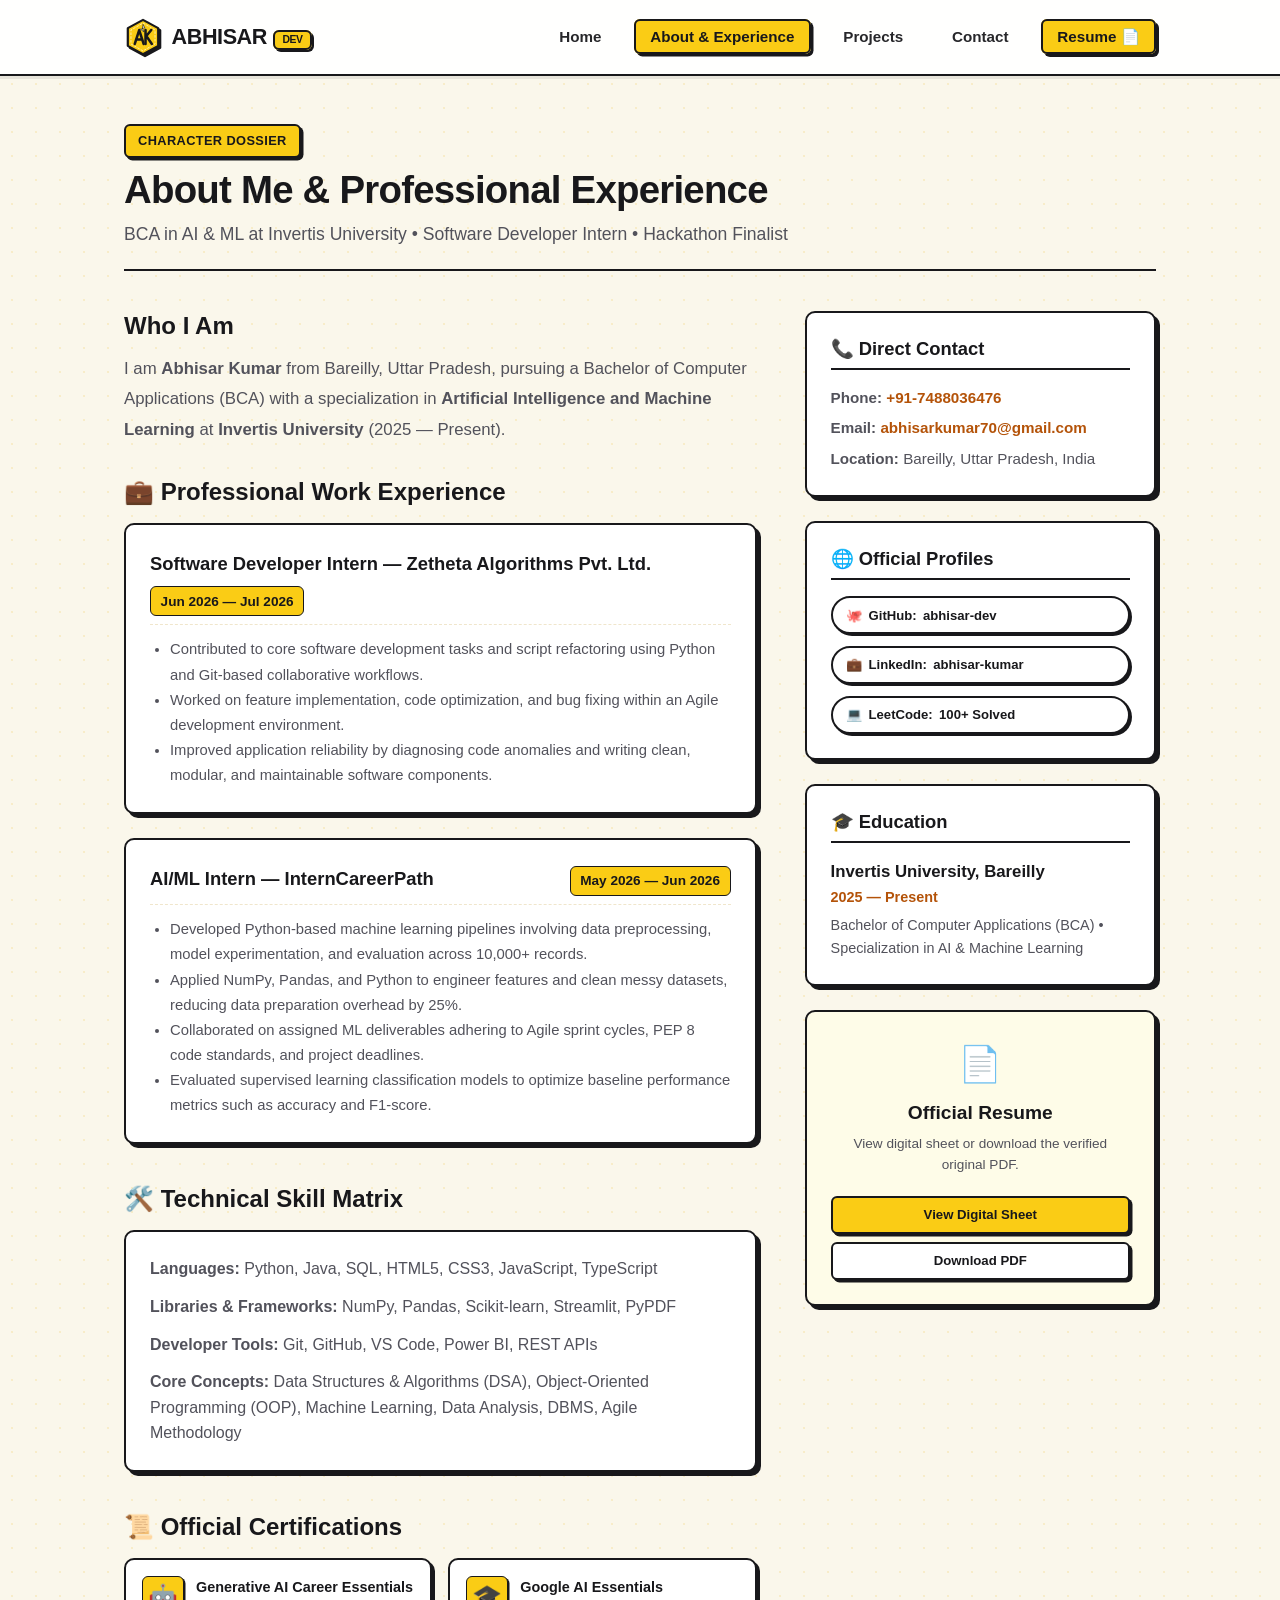
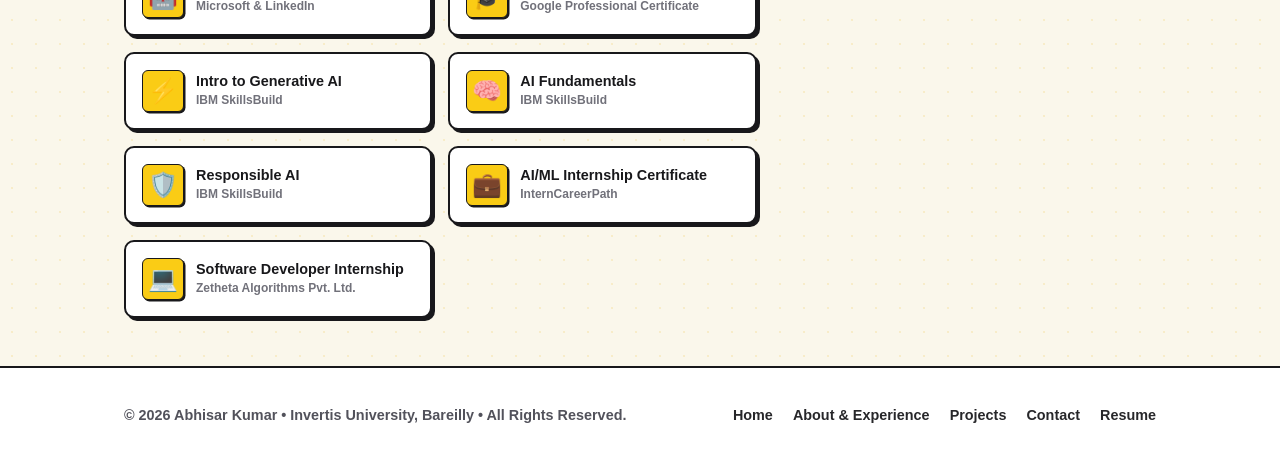
==== commit 23a7b86f: "fix: resolve blank sections by setting default opacity, remove unstable experimental scripts, stabil" ====
--- a/about.html
+++ b/about.html
@@ -9,9 +9,9 @@
   <link rel="alternate icon" href="favicon.ico">
   <link rel="apple-touch-icon" href="images/favicon.png">
   <script src="avatar-sync.js"></script>
-  <script src="sfx.js"></script>
-  <script src="tilt.js"></script>
-  <script src="terminal.js"></script>
+  
+  
+  
   <script src="motion.js"></script>
 </head>
 <body>
@@ -39,7 +39,7 @@
           <li><a href="projects.html">Projects</a></li>
           <li><a href="contact.html">Contact</a></li>
           <li><a href="resume.html" class="nav-cta-btn">Resume 📄</a></li>
-          <li><button id="sfxToggleBtn" class="sfx-toggle-btn" title="Toggle Anime Sound FX">⚡ <span>SFX: ON</span></button></li>
+          
         </ul>
       </nav>
     </div>
--- a/style.css
+++ b/style.css
@@ -1118,31 +1118,15 @@
   animation: floatAnim 4s ease-in-out infinite;
 }
 
-/* Scroll Reveal Animations (Spring / Pop-up) */
-.reveal {
-  opacity: 0;
-  transform: translateY(40px) scale(0.96);
-  transition: opacity 0.65s cubic-bezier(0.34, 1.56, 0.64, 1), transform 0.65s cubic-bezier(0.34, 1.56, 0.64, 1);
-  will-change: opacity, transform;
-}
-
-.reveal-left {
-  opacity: 0;
-  transform: translateX(-40px) scale(0.96);
-  transition: opacity 0.65s cubic-bezier(0.34, 1.56, 0.64, 1), transform 0.65s cubic-bezier(0.34, 1.56, 0.64, 1);
-}
-
-.reveal-right {
-  opacity: 0;
-  transform: translateX(40px) scale(0.96);
-  transition: opacity 0.65s cubic-bezier(0.34, 1.56, 0.64, 1), transform 0.65s cubic-bezier(0.34, 1.56, 0.64, 1);
-}
-
-.reveal.revealed,
-.reveal-left.revealed,
-.reveal-right.revealed {
-  opacity: 1;
-  transform: translate(0, 0) scale(1);
+/* Robust Card Animations (Always Visible by Default, Zero Blank Gaps) */
+.reveal, .reveal-left, .reveal-right {
+  opacity: 1 !important;
+  transform: none !important;
+  transition: transform 0.25s ease, box-shadow 0.25s ease;
+}
+
+.reveal:hover, .reveal-left:hover, .reveal-right:hover {
+  transform: translateY(-3px) !important;
 }
 
 /* Delay helpers for staggered card animations */
@@ -1381,275 +1365,49 @@
   box-shadow: 0 0 10px rgba(250, 204, 21, 0.5);
 }
 
-/* Floating Terminal Launcher */
-.floating-terminal-trigger {
-  position: fixed;
-  bottom: 24px;
-  right: 24px;
-  background: var(--ink-black);
-  color: #ffffff;
-  border: 2.5px solid var(--primary-bright);
+
+.hero-role-badge {
+  display: inline-block;
+  background: var(--bg-surface-warm);
+  color: var(--ink-black);
+  border: 2.5px solid var(--border-ink);
+  box-shadow: 3px 3px 0px var(--border-ink);
+  font-family: var(--font-mono);
+  font-size: 1.15rem;
+  font-weight: 800;
+  padding: 0.5rem 1rem;
+  border-radius: var(--radius-sm);
+  margin: 0.5rem 0 1.25rem;
+  letter-spacing: -0.01em;
+}
+
+/* Ensure clean social pills layout */
+.social-pills-row {
+  display: flex;
+  flex-wrap: wrap;
+  gap: 0.65rem;
+  align-items: center;
+  margin-top: 1.25rem;
+}
+
+.profile-pill-link {
+  display: inline-flex;
+  align-items: center;
+  gap: 0.4rem;
+  background: #ffffff;
+  color: var(--ink-black);
+  border: 2px solid var(--border-ink);
+  padding: 0.4rem 0.85rem;
   border-radius: var(--radius-full);
-  padding: 0.6rem 1.1rem;
-  font-family: var(--font-mono);
   font-size: 0.82rem;
-  font-weight: 800;
-  box-shadow: 4px 4px 0px rgba(0, 0, 0, 0.35), 0 0 15px rgba(250, 204, 21, 0.3);
-  cursor: pointer;
-  z-index: 99;
-  display: flex;
-  align-items: center;
-  gap: 0.5rem;
-  transition: all 0.25s ease;
-}
-
-.floating-terminal-trigger:hover {
-  background: #27272a;
-  transform: translateY(-3px) scale(1.04);
-  box-shadow: 5px 5px 0px rgba(0, 0, 0, 0.45), 0 0 25px rgba(250, 204, 21, 0.6);
-}
-
-.floating-terminal-trigger kbd {
-  background: rgba(255, 255, 255, 0.15);
-  padding: 0.15rem 0.45rem;
-  border-radius: 4px;
-  font-size: 0.72rem;
-  border: 1px solid rgba(255, 255, 255, 0.25);
-  color: #facc15;
-}
-
-/* Terminal Modal Window */
-.ak-terminal-modal {
-  position: fixed;
-  top: 0;
-  left: 0;
-  width: 100vw;
-  height: 100vh;
-  z-index: 1000;
-  display: flex;
-  align-items: center;
-  justify-content: center;
-  padding: 1.5rem;
-  opacity: 0;
-  pointer-events: none;
-  transition: opacity 0.25s ease;
-}
-
-.ak-terminal-modal.term-active {
-  opacity: 1;
-  pointer-events: auto;
-}
-
-.ak-terminal-backdrop {
-  position: absolute;
-  top: 0;
-  left: 0;
-  width: 100%;
-  height: 100%;
-  background: rgba(24, 24, 27, 0.65);
-  backdrop-filter: blur(6px);
-}
-
-.ak-terminal-box {
-  position: relative;
-  width: 100%;
-  max-width: 680px;
-  max-height: 80vh;
-  background: #09090b;
-  border: 3px solid #facc15;
-  border-radius: var(--radius-md);
-  box-shadow: 8px 8px 0px #000000, 0 0 35px rgba(250, 204, 21, 0.25);
-  display: flex;
-  flex-direction: column;
-  overflow: hidden;
-  transform: translateY(20px) scale(0.96);
-  transition: transform 0.25s cubic-bezier(0.34, 1.56, 0.64, 1);
-}
-
-.ak-terminal-modal.term-active .ak-terminal-box {
-  transform: translateY(0) scale(1);
-}
-
-.ak-terminal-titlebar {
-  background: #18181b;
-  border-bottom: 2px solid #27272a;
-  padding: 0.65rem 1rem;
-  display: flex;
-  justify-content: space-between;
-  align-items: center;
-}
-
-.titlebar-left {
-  display: flex;
-  align-items: center;
-  gap: 0.5rem;
-}
-
-.term-dot {
-  width: 11px;
-  height: 11px;
-  border-radius: 50%;
-  display: inline-block;
-  cursor: pointer;
-}
-
-.dot-red { background: #ef4444; }
-.dot-yellow { background: #eab308; }
-.dot-green { background: #22c55e; }
-
-.term-title {
-  color: #facc15;
-  font-family: var(--font-mono);
-  font-size: 0.78rem;
-  font-weight: 800;
-  letter-spacing: 0.04em;
-  margin-left: 0.5rem;
-}
-
-.term-badge {
-  color: #71717a;
-  font-family: var(--font-mono);
-  font-size: 0.68rem;
-}
-
-.ak-terminal-quick-chips {
-  background: #121214;
-  padding: 0.5rem 1rem;
-  display: flex;
-  gap: 0.4rem;
-  flex-wrap: wrap;
-  border-bottom: 1px solid #27272a;
-}
-
-.term-chip {
-  background: #18181b;
-  color: #facc15;
-  border: 1px solid #3f3f46;
-  border-radius: 4px;
-  padding: 0.2rem 0.5rem;
-  font-family: var(--font-mono);
-  font-size: 0.72rem;
   font-weight: 700;
-  cursor: pointer;
+  box-shadow: 2px 2px 0px var(--border-ink);
   transition: all 0.15s ease;
 }
 
-.term-chip:hover {
-  background: #facc15;
-  color: #18181b;
-  border-color: #facc15;
-}
-
-.ak-terminal-output {
-  padding: 1.25rem 1rem;
-  background: #09090b;
-  color: #e4e4e7;
-  font-family: var(--font-mono);
-  font-size: 0.82rem;
-  line-height: 1.6;
-  min-height: 240px;
-  max-height: 380px;
-  overflow-y: auto;
-  white-space: pre-wrap;
-  word-break: break-word;
-}
-
-.term-line {
-  margin-bottom: 0.75rem;
-}
-
-.term-hl {
-  color: #facc15;
-  font-weight: 700;
-}
-
-.term-prompt {
-  color: #38bdf8;
-  font-weight: 700;
-  margin-right: 0.4rem;
-}
-
-.ak-terminal-form {
-  display: flex;
-  align-items: center;
-  background: #18181b;
-  padding: 0.5rem 0.85rem;
-  border-top: 1px solid #27272a;
-}
-
-.term-input {
-  flex: 1;
-  background: transparent;
-  border: none;
-  outline: none;
-  color: #ffffff;
-  font-family: var(--font-mono);
-  font-size: 0.85rem;
-  padding: 0.35rem 0;
-}
-
-.term-send-btn {
-  background: transparent;
-  border: none;
-  color: #facc15;
-  font-size: 1.1rem;
-  cursor: pointer;
-  padding: 0 0.5rem;
-}
-
-/* Manga Comic Toast Notification */
-.ak-manga-toast {
-  position: fixed;
-  bottom: 24px;
-  left: 24px;
+.profile-pill-link:hover {
   background: var(--primary-bright);
-  color: var(--ink-black);
-  border: 3px solid var(--border-ink);
-  border-radius: var(--radius-sm);
-  padding: 0.65rem 1.1rem;
-  font-weight: 800;
-  font-size: 0.85rem;
-  box-shadow: 4px 4px 0px var(--border-ink);
-  z-index: 2000;
-  display: flex;
-  align-items: center;
-  gap: 0.5rem;
-  transform: translateY(120%);
-  opacity: 0;
-  transition: all 0.3s cubic-bezier(0.34, 1.56, 0.64, 1);
-  pointer-events: none;
-}
-
-.ak-manga-toast.toast-show {
-  transform: translateY(0);
-  opacity: 1;
-}
-
-/* Anime Confetti Sparks */
-.anime-confetti-spark {
-  position: fixed;
-  width: 12px;
-  height: 12px;
-  background: #facc15;
-  border: 1.5px solid #18181b;
-  transform: rotate(45deg);
-  pointer-events: none;
-  z-index: 3000;
-  animation: confettiFall 1.2s ease-out forwards;
-}
-
-@keyframes confettiFall {
-  0% { transform: translateY(0) rotate(0deg) scale(1); opacity: 1; }
-  100% { transform: translateY(160px) rotate(360deg) scale(0); opacity: 0; }
-}
-
-@media (max-width: 768px) {
-  .floating-terminal-trigger {
-    bottom: 16px;
-    right: 16px;
-    padding: 0.5rem 0.85rem;
-  }
-  .ak-terminal-box {
-    max-height: 85vh;
-  }
-}
+  transform: translate(-1px, -1px);
+  box-shadow: 3px 3px 0px var(--border-ink);
+  color: var(--ink-black);
+}
